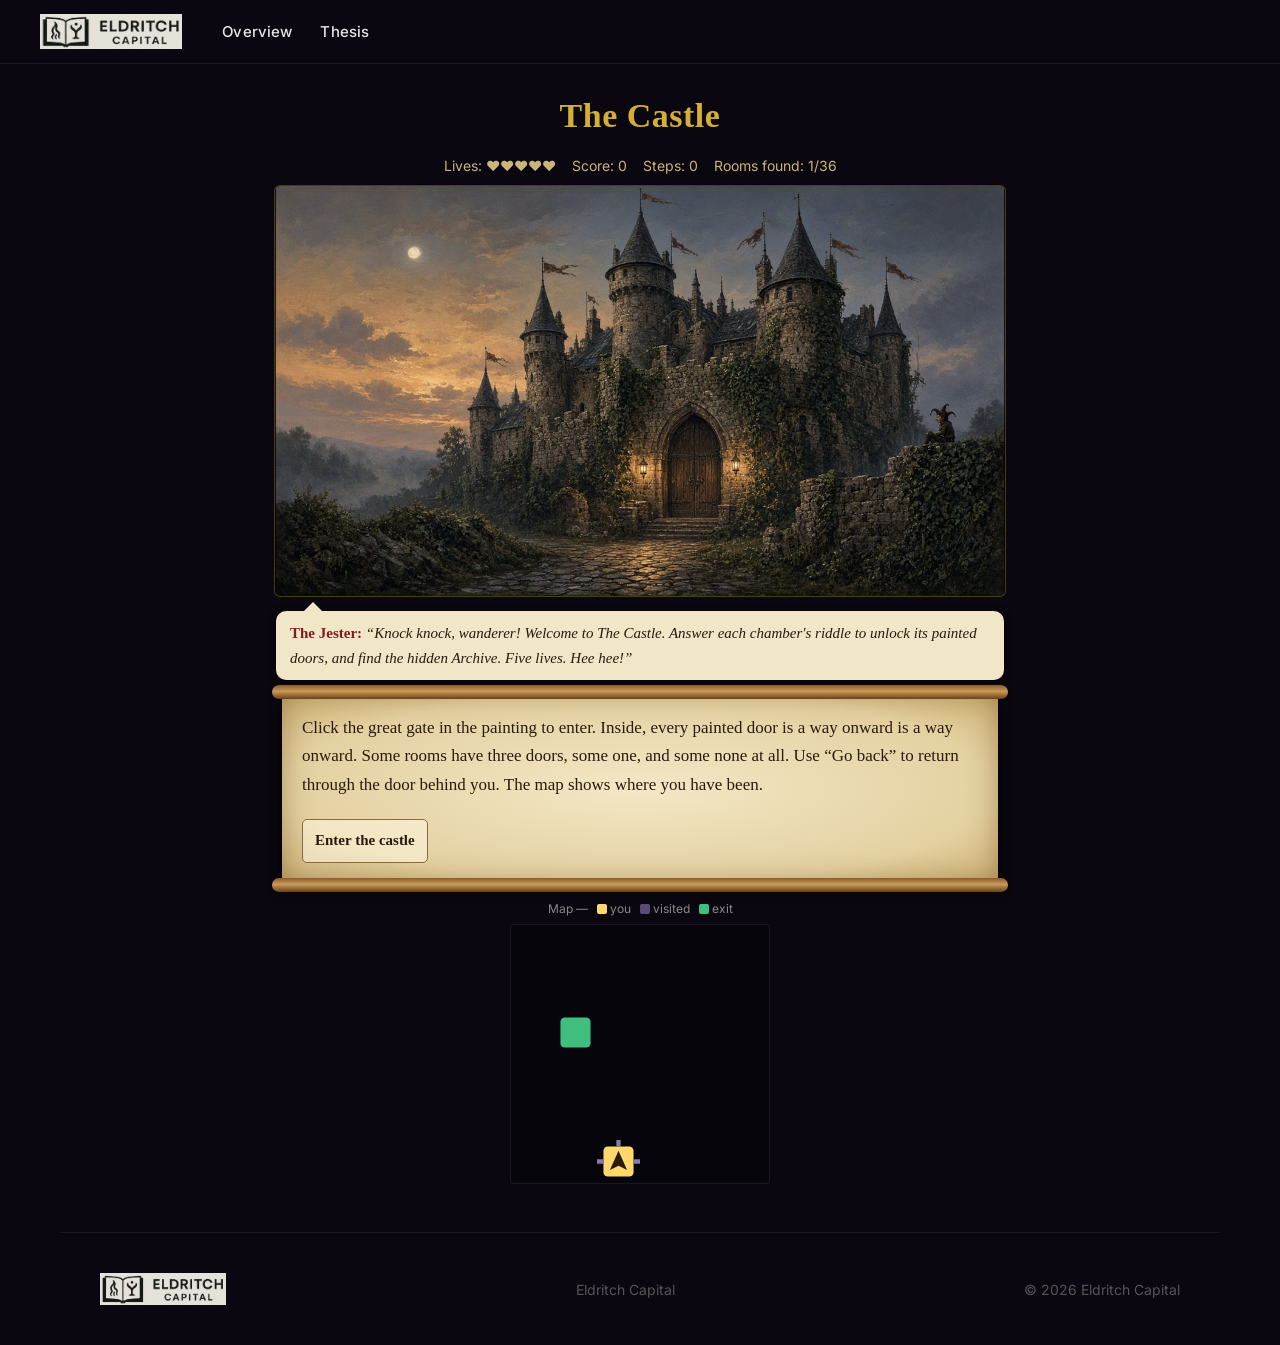
==== castle/index.html @ c3a6fa9a "The Castle: move game to /castle/, remove /mindmaze/, 7 new paintings, Go back, Bellringer and Old K" ====
<!DOCTYPE html>
<html lang="en">
<head>
<meta charset="UTF-8" />
<meta name="viewport" content="width=device-width, initial-scale=1.0" />
<title>The Castle</title>
<meta name="robots" content="noindex" />
<link rel="stylesheet" href="../style.css" />
<link rel="stylesheet" href="game.css" />
</head>
<body>
<nav class="site-nav">
  <div class="nav-left">
    <a href="../index.html" class="nav-logo"><img src="../images/ec-logo-wide-zoom.jpg" alt="Eldritch Capital" /></a>
    <ul class="nav-links">
      <li><a href="../index.html">Overview</a></li>
      <li><a href="../thesis.html">Thesis</a></li>
    </ul>
  </div>
</nav>
<main class="cs-wrap">
  <h1 class="cs-title">The Castle</h1>
  <div class="cs-hud"><span id="hud-lives"></span><span id="hud-score"></span><span id="hud-steps"></span><span id="hud-room"></span></div>
  <div class="cs-scene"><svg id="scene" viewBox="0 0 400 260" preserveAspectRatio="xMidYMid meet"></svg>
    <div id="overlay" class="cs-overlay hidden"></div></div>
  <div id="jester" class="cs-jester"></div>
  <div id="quiz" class="cs-quiz"></div>
  <div class="cs-mapbox"><div class="cs-maplabel">Map — <span class="lg you">you</span> <span class="lg seen">visited</span> <span class="lg exit">exit</span></div>
    <svg id="map" viewBox="0 0 120 120"></svg></div>
</main>
<footer>
  <div class="site-footer-top">
    <a href="../index.html" class="footer-logo"><img src="../images/ec-logo-wide-zoom.jpg" alt="Eldritch Capital" /></a>
    <div class="footer-center">Eldritch Capital</div>
    <div class="footer-right">&copy; 2026 Eldritch Capital</div>
  </div>
</footer>
<script src="game.js"></script>
</body>
</html>
---- style.css ----
/* ================================================
   Eldritch Capital — Shared Stylesheet
   ================================================ */

@import url('https://fonts.bunny.net/css?family=inter:400,500,600');

*, *::before, *::after {
  box-sizing: border-box;
  margin: 0;
  padding: 0;
}

:root {
  --bg:         #0a0710;
  --bg-card:    #0f0c18;
  --text:       #ffffff;
  --text-muted: #888888;
  --text-dim:   #555555;
  --border:     rgba(255,255,255,0.08);
  --subscribe-bg:   #dedad0;
  --subscribe-text: #0a0710;
  --accent:     #b8b4a8;
  --max-width:  1160px;
  --article-width: 680px;
}

html { scroll-behavior: smooth; }

body {
  background-color: var(--bg);
  color: var(--text);
  font-family: Inter, -apple-system, BlinkMacSystemFont, 'Segoe UI', sans-serif;
  font-size: 17px;
  line-height: 1.65;
  -webkit-font-smoothing: antialiased;
}

a { color: inherit; text-decoration: none; }
a:hover { opacity: 0.8; }

img { max-width: 100%; display: block; }

/* ================================================
   NAVIGATION
   ================================================ */

.site-nav {
  position: sticky;
  top: 0;
  z-index: 100;
  background: var(--bg);
  border-bottom: 1px solid var(--border);
  padding: 0 40px;
  display: flex;
  align-items: center;
  justify-content: space-between;
  height: 64px;
}

.nav-left {
  display: flex;
  align-items: center;
  gap: 40px;
}

.nav-logo {
  display: flex;
  align-items: center;
  flex-shrink: 0;
  max-width: min(220px, 42vw);
}

.nav-logo img {
  height: 36px;
  width: auto;
  max-width: 100%;
  display: block;
  object-fit: contain;
  object-position: left center;
}

.nav-links {
  display: flex;
  gap: 28px;
  list-style: none;
}

.nav-links a {
  font-size: 15px;
  font-weight: 500;
  color: var(--text);
  opacity: 0.9;
  letter-spacing: 0.01em;
  transition: opacity 0.15s;
}

.nav-links a:hover { opacity: 1; }




/* ================================================
   HOMEPAGE — POST GRID
   ================================================ */

.home-feed {
  max-width: var(--max-width);
  margin: 60px auto;
  padding: 0 40px;
}

.post-grid {
  display: grid;
  grid-template-columns: repeat(2, 1fr);
  gap: 2px;
}

.post-card {
  padding: 40px 44px;
  border: 1px solid var(--border);
  display: flex;
  flex-direction: column;
  gap: 14px;
  transition: background 0.2s;
  cursor: pointer;
}

.post-card:hover { background: var(--bg-card); }

.post-card-tag {
  font-size: 11px;
  font-weight: 600;
  letter-spacing: 0.12em;
  text-transform: uppercase;
  color: var(--text-muted);
}

.post-card-title {
  font-size: 22px;
  font-weight: 600;
  line-height: 1.3;
  color: var(--text);
}

.post-card-excerpt {
  font-size: 15px;
  color: var(--text-muted);
  line-height: 1.6;
  display: -webkit-box;
  -webkit-line-clamp: 3;
  -webkit-box-orient: vertical;
  overflow: hidden;
}

.post-card-meta {
  font-size: 13px;
  color: var(--text-dim);
  margin-top: auto;
  padding-top: 10px;
}

/* Featured card (first post, full width) */
.post-card.featured {
  grid-column: 1 / -1;
  flex-direction: row;
  gap: 60px;
  align-items: flex-start;
}

.post-card.featured .post-card-content {
  flex: 1;
}

.post-card.featured .post-card-title {
  font-size: 32px;
}

/* ================================================
   ARTICLE PAGE
   ================================================ */

.article-wrapper {
  max-width: var(--article-width);
  margin: 0 auto;
  padding: 64px 40px 80px;
}

.article-tag {
  font-size: 11px;
  font-weight: 600;
  letter-spacing: 0.12em;
  text-transform: uppercase;
  color: var(--text-muted);
  margin-bottom: 16px;
}

.article-title {
  font-size: 40px;
  font-weight: 700;
  line-height: 1.15;
  margin-bottom: 12px;
  letter-spacing: -0.02em;
}

.article-meta {
  font-size: 14px;
  color: var(--text-dim);
  margin-bottom: 48px;
  padding-bottom: 48px;
  border-bottom: 1px solid var(--border);
}

.article-meta span { color: var(--text-muted); }

.article-image {
  margin-bottom: 48px;
  border-radius: 4px;
  overflow: hidden;
}

.article-image img { width: 100%; }

.article-content {
  font-size: 17px;
  line-height: 1.75;
  color: rgba(255,255,255,0.88);
}

.article-content p { margin-bottom: 24px; }

.article-content h2 {
  font-size: 24px;
  font-weight: 600;
  color: var(--text);
  margin: 48px 0 20px;
  letter-spacing: -0.01em;
}

.article-content h3 {
  font-size: 20px;
  font-weight: 600;
  color: var(--text);
  margin: 36px 0 16px;
}

.article-content ol,
.article-content ul {
  padding-left: 24px;
  margin-bottom: 24px;
}

.article-content li {
  margin-bottom: 10px;
  line-height: 1.7;
}

.article-content strong {
  color: var(--text);
  font-weight: 600;
}

.article-content em { font-style: italic; }

.article-content blockquote {
  border-left: 3px solid var(--accent);
  padding-left: 20px;
  margin: 32px 0;
  color: var(--text-muted);
  font-style: italic;
}

/* ================================================
   FOOTER
   ================================================ */

.site-footer-top {
  border-top: 1px solid var(--border);
  max-width: var(--max-width);
  margin: 0 auto;
  padding: 40px 40px;
  display: flex;
  align-items: center;
  justify-content: space-between;
}

.footer-logo {
  display: inline-flex;
  align-items: center;
  max-width: 180px;
}

.footer-logo img {
  height: 32px;
  width: auto;
  max-width: 100%;
  display: block;
  object-fit: contain;
}

.footer-center {
  font-size: 14px;
  color: var(--text-dim);
}

.footer-right {
  font-size: 14px;
  color: var(--text-dim);
}

/* Subscribe section */
.subscribe-section {
  background: rgba(255,255,255,0.02);
  border-top: 1px solid var(--border);
  text-align: center;
  padding: 72px 40px;
}

.subscribe-section h2 {
  font-size: 32px;
  font-weight: 700;
  margin-bottom: 8px;
  letter-spacing: -0.02em;
}

.subscribe-section p {
  font-size: 16px;
  color: var(--text-muted);
  margin-bottom: 28px;
}

.subscribe-form {
  display: flex;
  max-width: 440px;
  margin: 0 auto;
  background: rgba(255,255,255,0.06);
  border: 1px solid var(--border);
  border-radius: 99px;
  padding: 4px 4px 4px 20px;
  align-items: center;
}

.subscribe-form input {
  flex: 1;
  background: none;
  border: none;
  outline: none;
  color: var(--text);
  font-size: 15px;
  font-family: inherit;
}

.subscribe-form input::placeholder { color: var(--text-dim); }

.subscribe-form button {
  background: var(--subscribe-bg);
  color: var(--subscribe-text);
  border: none;
  border-radius: 99px;
  padding: 10px 22px;
  font-size: 14px;
  font-weight: 600;
  font-family: inherit;
  cursor: pointer;
  transition: background 0.15s;
  white-space: nowrap;
}

.subscribe-form button:hover { background: #cac6bc; }

/* ================================================
   DISCLAIMER STRIP
   ================================================ */

.disclaimer {
  text-align: center;
  padding: 16px 40px;
  font-size: 12px;
  color: var(--text-dim);
  border-top: 1px solid var(--border);
}

/* ================================================
   RESPONSIVE
   ================================================ */

@media (max-width: 768px) {
  .site-nav {
    padding: 0 16px;
    height: 56px;
  }

  .nav-left {
    gap: 16px;
    min-width: 0;
    width: 100%;
  }

  .nav-logo {
    max-width: min(160px, 48vw);
  }

  .nav-logo img {
    height: 28px;
  }

  .nav-links {
    gap: 16px;
  }

  .nav-links a {
    font-size: 14px;
  }

  .home-feed { padding: 0 20px; margin: 40px auto; }

  .post-grid { grid-template-columns: 1fr; }

  .post-card { padding: 28px 24px; }

  .post-card.featured { flex-direction: column; gap: 20px; }

  .post-card.featured .post-card-title { font-size: 24px; }

  .article-wrapper { padding: 40px 20px 60px; }

  .article-title { font-size: 28px; }

  .site-footer-top { flex-direction: column; gap: 20px; text-align: center; padding: 32px 20px; }

  .subscribe-section { padding: 48px 20px; }
}
---- castle/game.css ----
.cs-wrap{max-width:760px;margin:0 auto;padding:16px 14px 40px}
.cs-title{font-family:Georgia,serif;color:#d4af37;text-align:center;font-size:clamp(22px,6vw,34px);margin:8px 0 10px;letter-spacing:.5px}
.cs-hud{display:flex;flex-wrap:wrap;justify-content:center;gap:6px 16px;font-size:14px;color:#c9b67a;margin-bottom:8px}
.cs-scene{position:relative;border:1px solid rgba(212,175,55,.35);border-radius:6px;overflow:hidden;background:#000}
#scene{display:block;width:100%;height:auto}
.door{cursor:pointer;transition:filter .2s}
.door.locked{cursor:pointer}
.cs-overlay{position:absolute;inset:0;background:rgba(5,3,10,.88);display:flex;flex-direction:column;align-items:center;justify-content:center;text-align:center;padding:16px;gap:10px}
.cs-overlay h2{font-family:Georgia,serif;color:#d4af37;font-size:clamp(20px,5vw,30px)}
.cs-overlay p{color:#ddd;font-size:15px;max-width:480px}
.hidden{display:none}
.cs-jester{font-family:Georgia,serif;font-style:italic;color:#b8b4a8;font-size:15px;margin:12px 2px;min-height:1.6em}
.cs-quiz{background:#0f0c18;border:1px solid rgba(255,255,255,.08);border-radius:6px;padding:14px}
.cs-quiz .q{font-size:16px;margin-bottom:10px}
.cs-quiz .cat{font-size:12px;text-transform:uppercase;letter-spacing:1px;color:#8a7a4a;margin-bottom:4px}
.opts{display:grid;grid-template-columns:1fr 1fr;gap:8px}
@media (max-width:520px){.opts{grid-template-columns:1fr}}
.cs-btn{background:#1a1426;color:#eee;border:1px solid rgba(212,175,55,.35);border-radius:5px;padding:11px 12px;font-size:15px;text-align:left;cursor:pointer;min-height:44px;font-family:inherit}
.cs-btn:hover{border-color:#d4af37}
.cs-btn.good{background:#1f3a1f;border-color:#6c6}
.cs-btn.bad{background:#3a1a1a;border-color:#c66}
.cs-btn.cta{text-align:center;background:#d4af37;color:#0a0710;font-weight:600}
.cs-mapbox{margin-top:14px;text-align:center}
.cs-maplabel{font-size:12px;color:#888;margin-bottom:6px}
.lg::before{content:"";display:inline-block;width:10px;height:10px;margin:0 3px 0 6px;vertical-align:-1px;border-radius:2px}
.lg.you::before{background:#ffd86b}.lg.seen::before{background:#5a4a7a}.lg.exit::before{background:#3fbf7f}
#map{width:min(260px,70vw);height:auto;background:#07050c;border:1px solid rgba(255,255,255,.08);border-radius:4px}
/* painted edition */
.cs-scene{aspect-ratio:16/9}
#scene{height:100%}
.door .hit{fill:transparent;stroke:none;transition:fill .25s}
.door .hit.dbg{stroke:#0ff;stroke-width:.35;stroke-dasharray:1 .6}
.door.open:hover .hit,.door.open:focus .hit{fill:rgba(255,210,120,.08)}
.door:focus{outline:none}
.cs-jester{position:relative;background:#f1e6c8;color:#2a1a0c;font-style:italic;border-radius:10px;padding:10px 14px;margin:14px 2px 12px;box-shadow:0 2px 8px rgba(0,0,0,.6)}
.cs-jester::before{content:"";position:absolute;top:-9px;left:28px;border:9px solid transparent;border-top:0;border-bottom-color:#f1e6c8}
.cs-jester b{font-style:normal;color:#7a1f1f;font-family:Georgia,serif}
.cs-quiz{position:relative;background:radial-gradient(ellipse at center,#f3e7c6 0%,#e4d1a1 70%,#c9ae74 100%);color:#2a1a0c;border:none;border-radius:4px;padding:22px 20px;margin:0 8px;box-shadow:inset 0 0 30px rgba(110,70,20,.45),0 4px 14px rgba(0,0,0,.6);font-family:Georgia,serif}
.cs-quiz::before,.cs-quiz::after{content:"";position:absolute;left:-10px;right:-10px;height:14px;border-radius:7px;background:linear-gradient(#8a5a2a,#c99a5a 45%,#6a4018)}
.cs-quiz::before{top:-7px}.cs-quiz::after{bottom:-7px}
.cs-quiz .cat{color:#7a1f1f}
.cs-quiz .q{color:#2a1a0c;font-size:17px}
.cs-quiz .cs-btn{background:rgba(255,248,225,.55);color:#2a1a0c;border-color:#8a6a3a;font-family:Georgia,serif}
.cs-quiz .cs-btn:hover{background:rgba(255,248,225,.9);border-color:#7a1f1f}
.cs-quiz .cs-btn.good{background:#bfe0b0;border-color:#3a7a3a}
.cs-quiz .cs-btn.bad{background:#e8b0a8;border-color:#a33}

.cs-turn{display:block;margin:12px auto 0;background:none;border:none;color:#6b4a22;font-family:Georgia,serif;font-size:14px;text-decoration:underline;cursor:pointer;min-height:36px;padding:6px 12px}
.cs-turn:hover{color:#7a1f1f}
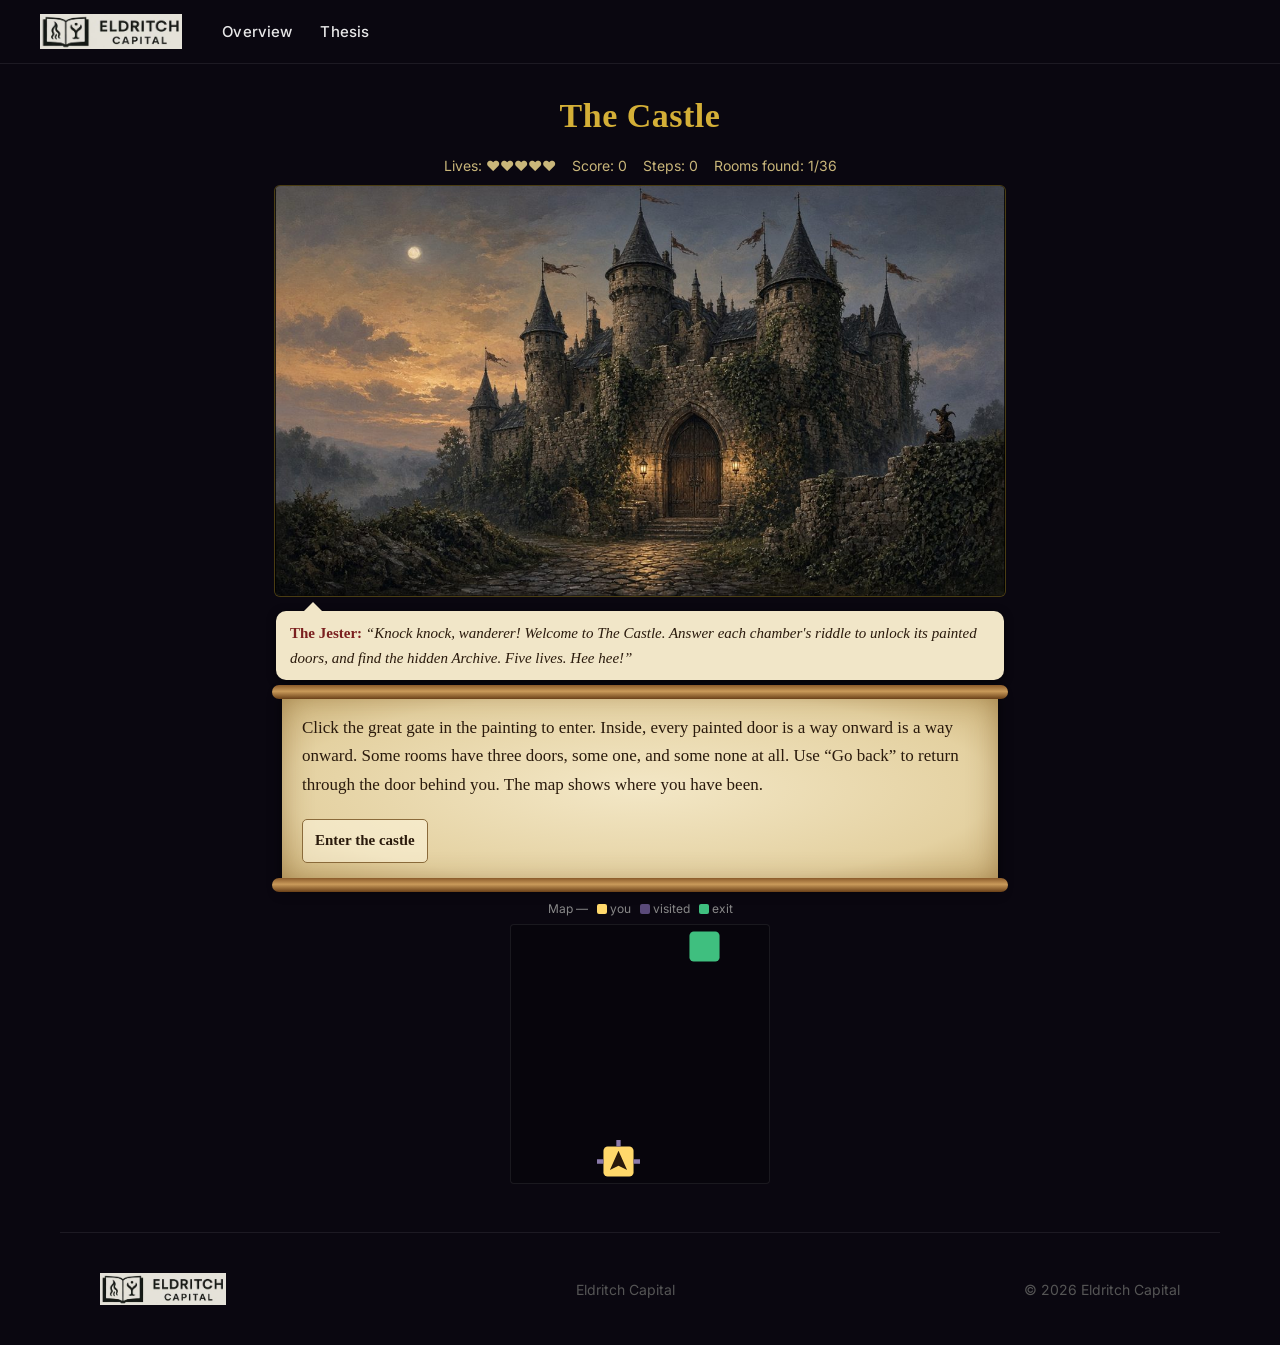
==== commit 9a44e888: "The Castle: 389-question bank in questions.js, no repeats in a game, recent-question memory, host to" ====
--- a/castle/index.html
+++ b/castle/index.html
@@ -35,6 +35,7 @@
     <div class="footer-right">&copy; 2026 Eldritch Capital</div>
   </div>
 </footer>
+<script src="questions.js"></script>
 <script src="game.js"></script>
 </body>
 </html>
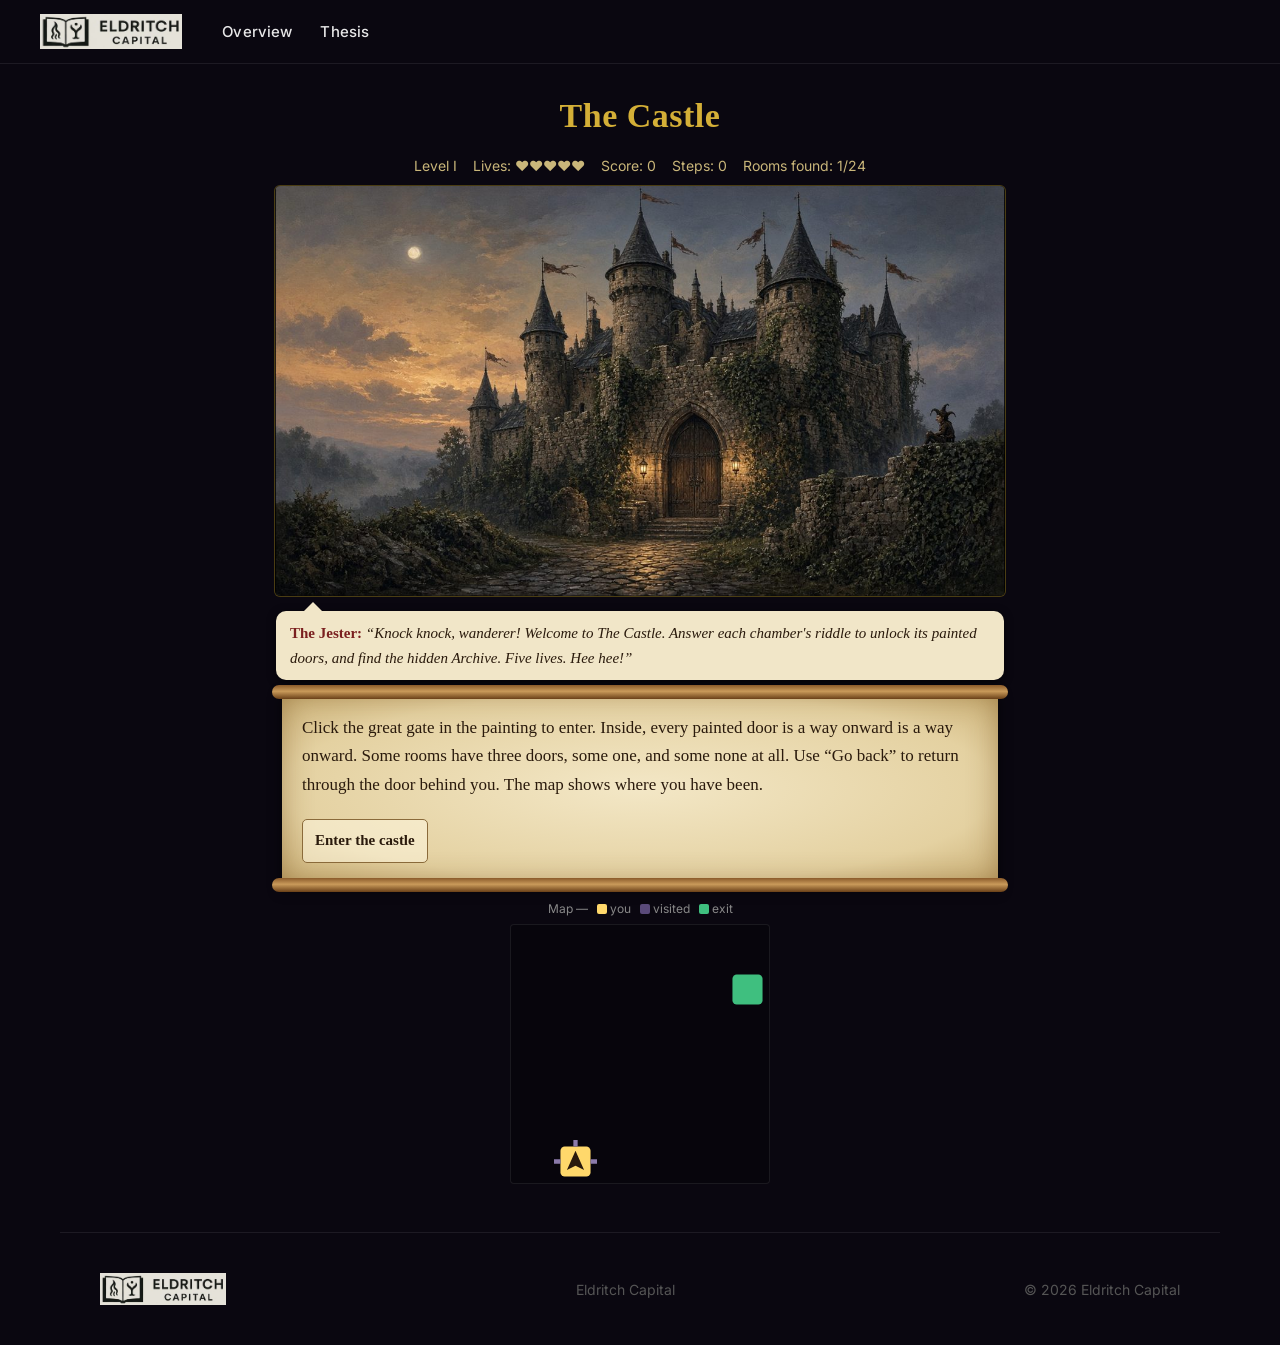
==== commit 5abc37de: "The Castle: levels I-III, L2/L3 question banks, YOU DIED screen, random partial castles" ====
--- a/castle/index.html
+++ b/castle/index.html
@@ -20,7 +20,7 @@
 </nav>
 <main class="cs-wrap">
   <h1 class="cs-title">The Castle</h1>
-  <div class="cs-hud"><span id="hud-lives"></span><span id="hud-score"></span><span id="hud-steps"></span><span id="hud-room"></span></div>
+  <div class="cs-hud"><span id="hud-level"></span><span id="hud-lives"></span><span id="hud-score"></span><span id="hud-steps"></span><span id="hud-room"></span></div>
   <div class="cs-scene"><svg id="scene" viewBox="0 0 400 260" preserveAspectRatio="xMidYMid meet"></svg>
     <div id="overlay" class="cs-overlay hidden"></div></div>
   <div id="jester" class="cs-jester"></div>
--- a/castle/game.css
+++ b/castle/game.css
@@ -1,3 +1,4 @@
+@import url('https://fonts.bunny.net/css?family=cinzel:400,700');
 .cs-wrap{max-width:760px;margin:0 auto;padding:16px 14px 40px}
 .cs-title{font-family:Georgia,serif;color:#d4af37;text-align:center;font-size:clamp(22px,6vw,34px);margin:8px 0 10px;letter-spacing:.5px}
 .cs-hud{display:flex;flex-wrap:wrap;justify-content:center;gap:6px 16px;font-size:14px;color:#c9b67a;margin-bottom:8px}
@@ -47,3 +48,20 @@
 
 .cs-turn{display:block;margin:12px auto 0;background:none;border:none;color:#6b4a22;font-family:Georgia,serif;font-size:14px;text-decoration:underline;cursor:pointer;min-height:36px;padding:6px 12px}
 .cs-turn:hover{color:#7a1f1f}
+
+/* level card / victory */
+.cs-overlay.level-card h2,.cs-overlay.victory h2{font-family:Cinzel,'Trajan Pro',Georgia,serif;letter-spacing:2px}
+.cs-overlay.victory h2{color:#ffe08a;text-shadow:0 0 12px rgba(255,200,90,.5)}
+/* YOU DIED */
+body.is-dead .cs-wrap,body.is-dead .site-nav,body.is-dead footer{filter:grayscale(1) brightness(.45);transition:filter 2.5s ease}
+#death{position:fixed;inset:0;z-index:1000;display:none;pointer-events:none}
+#death.show{display:block;pointer-events:auto}
+#death .band{position:absolute;left:0;right:0;top:50%;transform:translateY(-50%);height:clamp(110px,24vh,220px);background:linear-gradient(180deg,rgba(0,0,0,0) 0%,rgba(0,0,0,.78) 18%,rgba(0,0,0,.78) 82%,rgba(0,0,0,0) 100%);display:flex;align-items:center;justify-content:center;opacity:0}
+#death.show .band{animation:ydband 1.2s ease-out forwards}
+#death .yd{font-family:Cinzel,'Trajan Pro','Times New Roman',serif;font-weight:400;color:#8a0a0a;font-size:clamp(40px,11vw,104px);letter-spacing:.18em;padding-left:.18em;text-shadow:0 0 18px rgba(120,0,0,.55);opacity:0;transform:scale(.9)}
+#death.show .yd{animation:ydtext 2.8s ease-out .3s forwards}
+#death .yd-btn{position:absolute;left:50%;top:calc(50% + clamp(80px,15vh,140px));transform:translateX(-50%);opacity:0;text-align:center;min-width:160px}
+#death.show .yd-btn{animation:ydbtn 1s ease-out 3s forwards}
+@keyframes ydband{to{opacity:1}}
+@keyframes ydtext{0%{opacity:0;transform:scale(.9)}100%{opacity:1;transform:scale(1.04)}}
+@keyframes ydbtn{to{opacity:1}}
